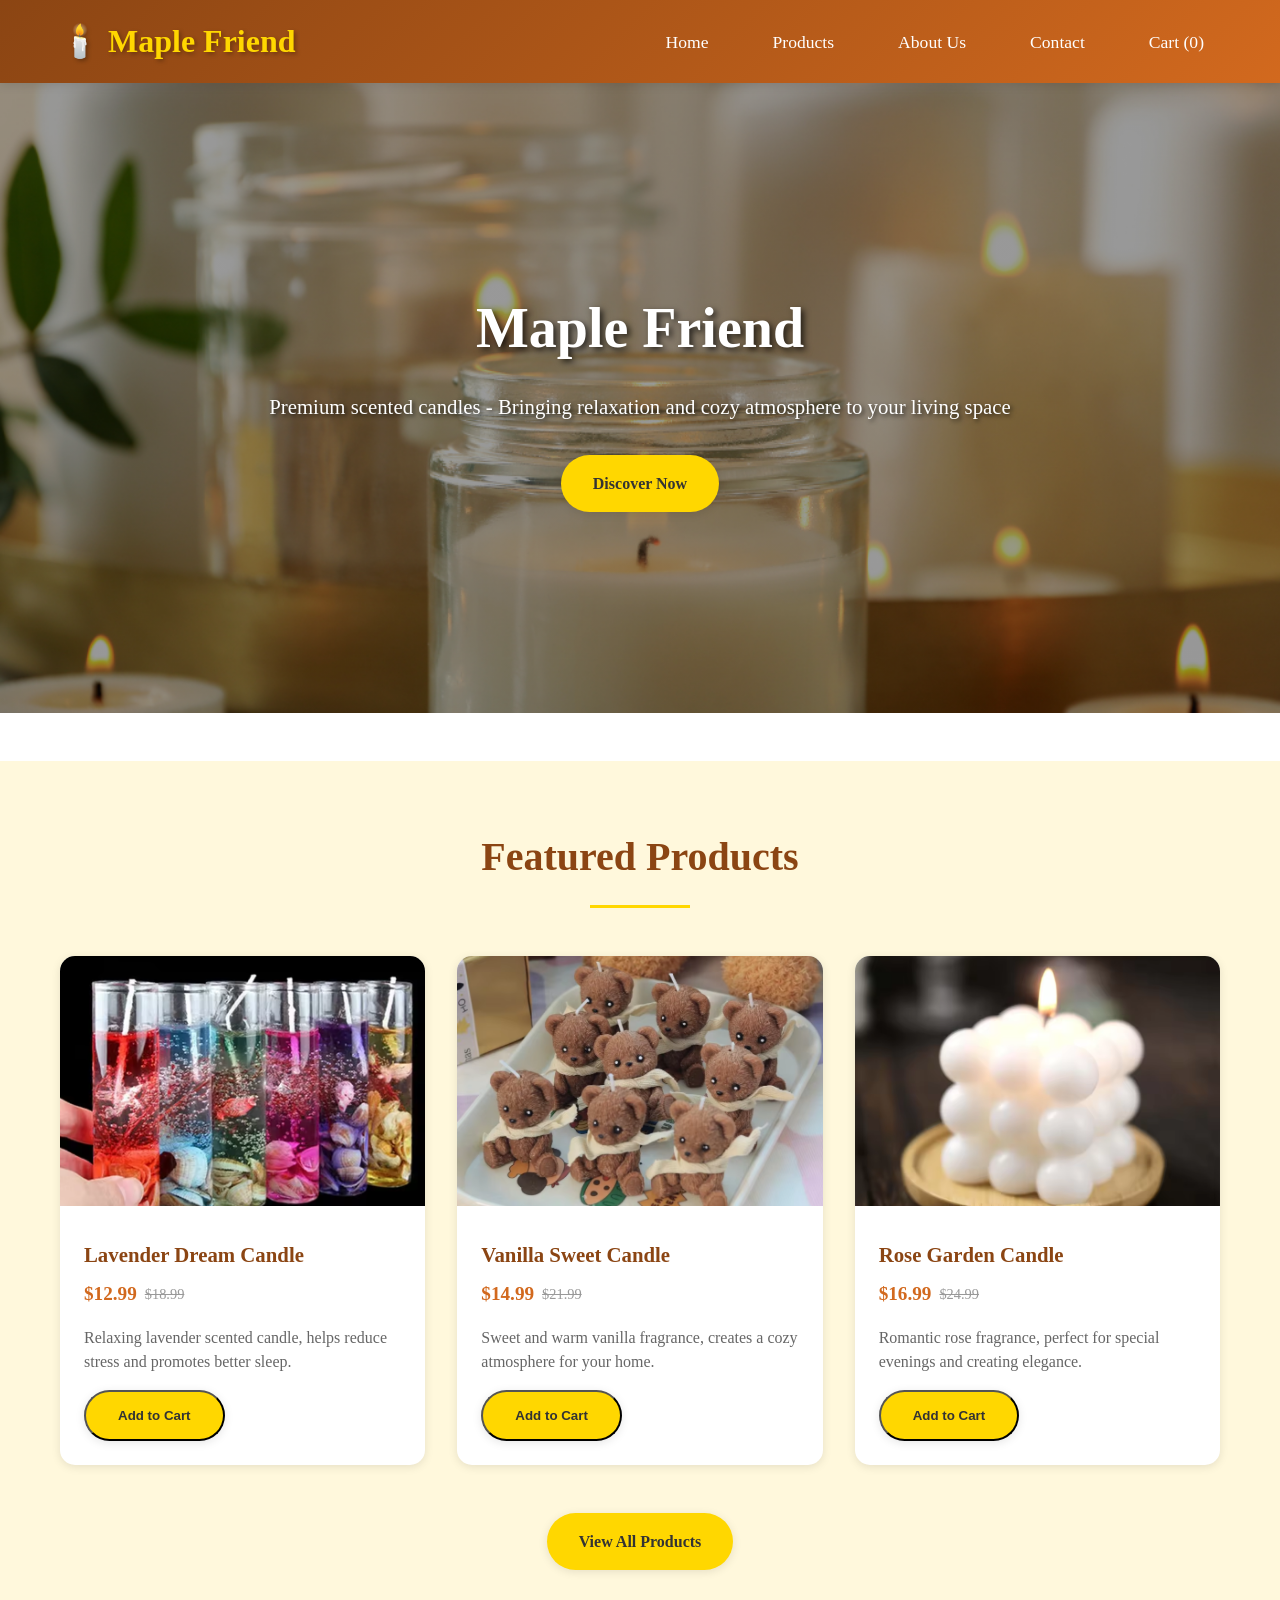
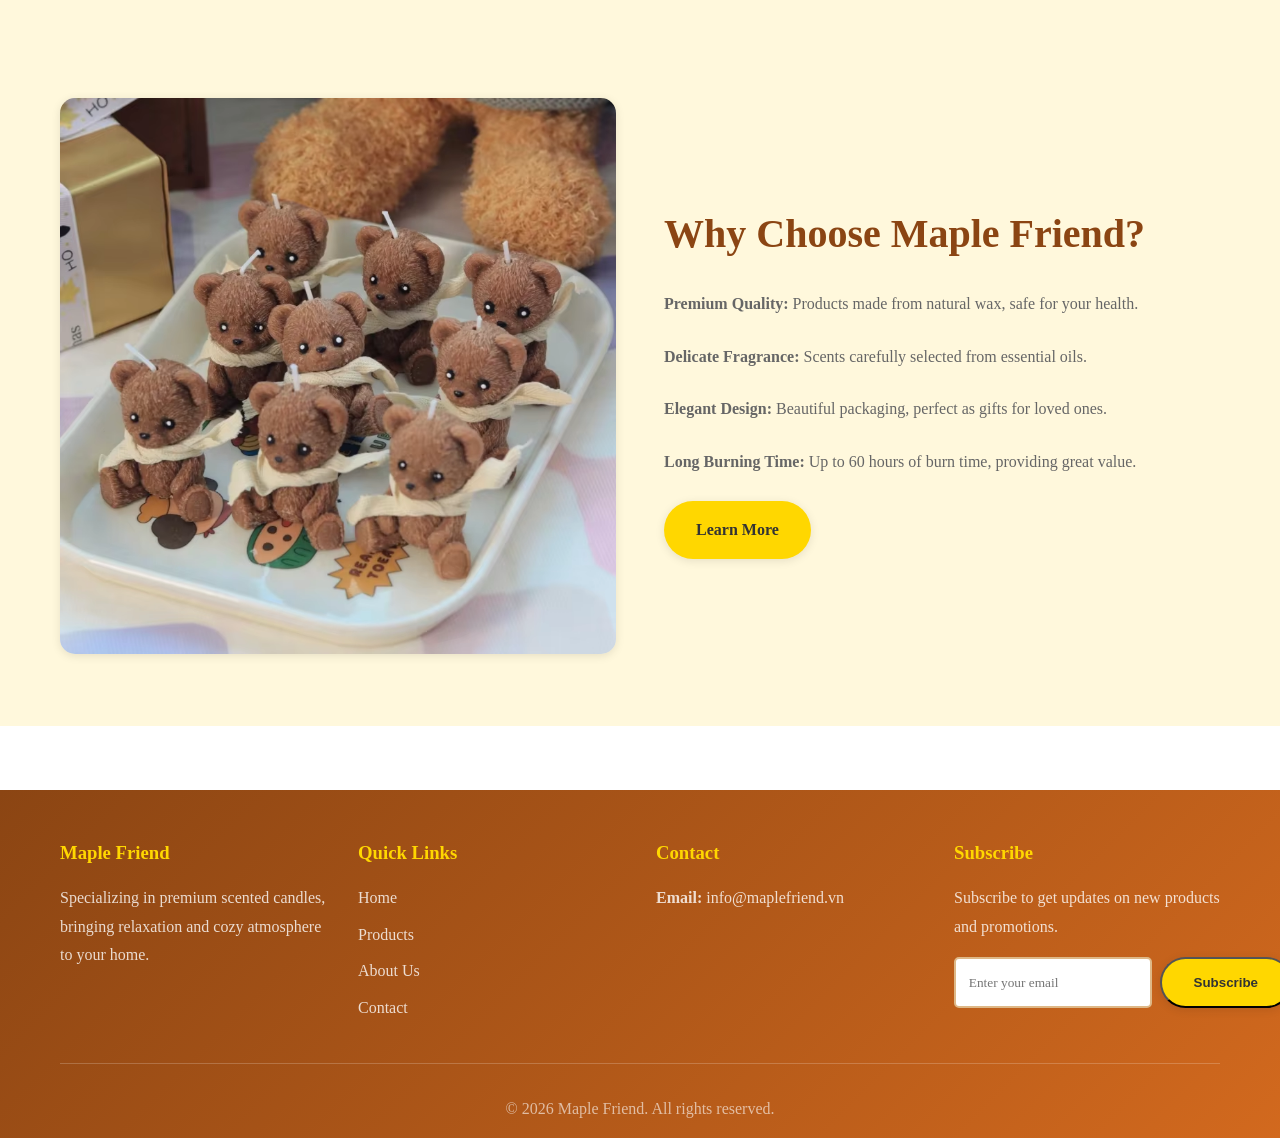
==== index.html @ a04f44ab "maplefriend" ====
<!DOCTYPE html>
<html lang="en">
<head>
    <meta charset="UTF-8">
    <meta name="viewport" content="width=device-width, initial-scale=1.0">
    <title>Maple Friend - Premium Scented Candles</title>
    <link rel="stylesheet" href="styles.css">
</head>
<body>
    <!-- Header -->
    <header>
        <div class="container">
            <div class="header-content">
                <a href="index.html" class="logo">🕯️ Maple Friend</a>
                <nav>
                    <ul>
                        <li><a href="index.html">Home</a></li>
                        <li><a href="products.html">Products</a></li>
                        <li><a href="about.html">About Us</a></li>
                        <li><a href="contact.html">Contact</a></li>
                        <li><a href="cart.html" id="cart-link">Cart (<span id="cart-count">0</span>)</a></li>
                    </ul>
                </nav>
            </div>
        </div>
    </header>

    <!-- Hero Section -->
    <section class="hero" style="background: linear-gradient(rgba(0,0,0,0.4), rgba(0,0,0,0.4)), url('Banner/STT-ban-nen-thom-8.png');">
        <div class="hero-content">
            <h1>Maple Friend</h1>
            <p>Premium scented candles - Bringing relaxation and cozy atmosphere to your living space</p>
            <a href="#featured" class="btn">Discover Now</a>
        </div>
    </section>

    <!-- Featured Products -->
    <section class="products" id="featured">
        <div class="container">
            <h2 class="section-title">Featured Products</h2>
            <div class="product-grid" id="featured-products">
                <!-- Products will be loaded by JavaScript -->
            </div>
            <div style="text-align: center; margin-top: 3rem;">
                <a href="products.html" class="btn">View All Products</a>
            </div>
        </div>
    </section>

    <!-- Features Section -->
    <section class="about">
        <div class="container">
            <div class="about-content">
                <div>
                    <img src="Sản phẩm/SP2/Sceac61f636964d82b9f6da8a87afdc843.avif" alt="Premium scented candles" class="about-image">
                </div>
                <div class="about-text">
                    <h2>Why Choose Maple Friend?</h2>
                    <p><strong>Premium Quality:</strong> Products made from natural wax, safe for your health.</p>
                    <p><strong>Delicate Fragrance:</strong> Scents carefully selected from essential oils.</p>
                    <p><strong>Elegant Design:</strong> Beautiful packaging, perfect as gifts for loved ones.</p>
                    <p><strong>Long Burning Time:</strong> Up to 60 hours of burn time, providing great value.</p>
                    <a href="about.html" class="btn">Learn More</a>
                </div>
            </div>
        </div>
    </section>

    <!-- Footer -->
    <footer>
        <div class="container">
            <div class="footer-content">
                <div class="footer-section">
                    <h3>Maple Friend</h3>
                    <p>Specializing in premium scented candles, bringing relaxation and cozy atmosphere to your home.</p>
                </div>
                <div class="footer-section">
                    <h3>Quick Links</h3>
                    <ul>
                        <li><a href="index.html">Home</a></li>
                        <li><a href="products.html">Products</a></li>
                        <li><a href="about.html">About Us</a></li>
                        <li><a href="contact.html">Contact</a></li>
                    </ul>
                </div>
                <div class="footer-section">
                    <h3>Contact</h3>
                    <p><strong>Email:</strong> info@maplefriend.vn</p>
                </div>
                <div class="footer-section">
                    <h3>Subscribe</h3>
                    <p>Subscribe to get updates on new products and promotions.</p>
                    <div style="margin-top: 1rem;">
                        <div style="display: flex; gap: 0.5rem;">
                            <input type="email" placeholder="Enter your email" style="flex: 1; padding: 0.8rem; border: 2px solid var(--border-color); border-radius: 5px; font-family: inherit;">
                            <button type="button" class="btn" onclick="subscribeNewsletter()">Subscribe</button>
                        </div>
                    </div>
                </div>
            </div>
            <div class="footer-bottom">
                <p>&copy; 2026 Maple Friend. All rights reserved.</p>
            </div>
        </div>
    </footer>

    <script src="script.js"></script>
</body>
</html>
---- styles.css ----
/* Maple Friend - Scented Candles E-commerce */
* {
    margin: 0;
    padding: 0;
    box-sizing: border-box;
}

:root {
    --primary-color: #8B4513;
    --secondary-color: #D2691E;
    --accent-color: #FFD700;
    --text-dark: #333333;
    --text-light: #666666;
    --bg-light: #FFF8DC;
    --bg-white: #FFFFFF;
    --border-color: #DEB887;
    --shadow: 0 2px 10px rgba(0,0,0,0.1);
    --shadow-hover: 0 5px 20px rgba(0,0,0,0.15);
}

body {
    font-family: 'Georgia', serif;
    line-height: 1.6;
    color: var(--text-dark);
    background-color: var(--bg-white);
}

.container {
    max-width: 1200px;
    margin: 0 auto;
    padding: 0 20px;
}

/* Header */
header {
    background: linear-gradient(135deg, var(--primary-color), var(--secondary-color));
    color: white;
    padding: 1rem 0;
    box-shadow: var(--shadow);
    position: sticky;
    top: 0;
    z-index: 1000;
}

.header-content {
    display: flex;
    justify-content: space-between;
    align-items: center;
}

.logo {
    font-size: 2rem;
    font-weight: bold;
    color: var(--accent-color);
    text-decoration: none;
    text-shadow: 2px 2px 4px rgba(0,0,0,0.3);
}

nav ul {
    display: flex;
    list-style: none;
    gap: 2rem;
}

nav a {
    color: white;
    text-decoration: none;
    font-size: 1.1rem;
    transition: color 0.3s ease;
    padding: 0.5rem 1rem;
    border-radius: 5px;
}

nav a:hover {
    color: var(--accent-color);
    background-color: rgba(255,255,255,0.1);
}

/* Hero Section */
.hero {
    background: linear-gradient(rgba(0,0,0,0.4), rgba(0,0,0,0.4));
    background-size: cover!important;
    background-position: center!important;
    height: 70vh;
    display: flex;
    align-items: center;
    justify-content: center;
    text-align: center;
    color: white;
    margin-bottom: 3rem;
}

.hero-content h1 {
    font-size: 3.5rem;
    margin-bottom: 1rem;
    text-shadow: 3px 3px 6px rgba(0,0,0,0.7);
}

.hero-content p {
    font-size: 1.3rem;
    margin-bottom: 2rem;
    text-shadow: 2px 2px 4px rgba(0,0,0,0.7);
}

.btn {
    display: inline-block;
    padding: 1rem 2rem;
    background-color: var(--accent-color);
    color: var(--text-dark);
    text-decoration: none;
    border-radius: 50px;
    font-weight: bold;
    transition: all 0.3s ease;
    box-shadow: var(--shadow);
}

.btn:hover {
    background-color: var(--secondary-color);
    color: white;
    transform: translateY(-2px);
    box-shadow: var(--shadow-hover);
}

/* Products Section */
.products {
    padding: 4rem 0;
    background-color: var(--bg-light);
}

.section-title {
    text-align: center;
    font-size: 2.5rem;
    margin-bottom: 3rem;
    color: var(--primary-color);
    position: relative;
}

.section-title::after {
    content: '';
    display: block;
    width: 100px;
    height: 3px;
    background-color: var(--accent-color);
    margin: 1rem auto;
}

.product-grid {
    display: grid;
    grid-template-columns: repeat(auto-fit, minmax(280px, 1fr));
    gap: 2rem;
    margin-top: 3rem;
}

.product-card {
    background: white;
    border-radius: 15px;
    overflow: hidden;
    box-shadow: var(--shadow);
    transition: all 0.3s ease;
    cursor: pointer;
}

.product-card:hover {
    transform: translateY(-5px);
    box-shadow: var(--shadow-hover);
}

.product-image {
    width: 100%;
    height: 250px;
    object-fit: cover;
}

.product-info {
    padding: 1.5rem;
}

.product-name {
    font-size: 1.3rem;
    font-weight: bold;
    margin-bottom: 0.5rem;
    color: var(--primary-color);
}

.product-price {
    font-size: 1.5rem;
    color: var(--secondary-color);
    font-weight: bold;
    margin-bottom: 1rem;
}

/* Price container for discount display */
.price-container {
    display: flex;
    align-items: center;
    gap: 0.5rem;
    margin-bottom: 1rem;
}

.current-price {
    font-size: 1.2rem;
    color: var(--secondary-color);
    font-weight: bold;
}

.original-price {
    font-size: 0.9rem;
    color: #999;
    text-decoration: line-through;
}

.product-description {
    color: var(--text-light);
    margin-bottom: 1rem;
    line-height: 1.5;
}

/* Product Detail Page */
.product-detail {
    padding: 4rem 0;
}

.detail-container {
    display: grid;
    grid-template-columns: 1fr 1fr;
    gap: 3rem;
    background: white;
    border-radius: 15px;
    overflow: hidden;
    box-shadow: var(--shadow);
}

.detail-image {
    width: 100%;
    height: 500px;
    object-fit: cover;
}

.detail-info {
    padding: 3rem;
}

.detail-title {
    font-size: 2.5rem;
    color: var(--primary-color);
    margin-bottom: 1rem;
}

.detail-price {
    font-size: 2rem;
    color: var(--secondary-color);
    font-weight: bold;
    margin-bottom: 2rem;
}

.detail-description {
    color: var(--text-light);
    line-height: 1.8;
    margin-bottom: 2rem;
}

.quantity-selector {
    display: flex;
    align-items: center;
    gap: 1rem;
    margin-bottom: 2rem;
}

.quantity-selector input {
    width: 60px;
    padding: 0.5rem;
    text-align: center;
    border: 2px solid var(--border-color);
    border-radius: 5px;
}

.btn-add-cart {
    background-color: var(--secondary-color);
    color: white;
    padding: 1rem 2rem;
    border: none;
    border-radius: 50px;
    font-size: 1.1rem;
    cursor: pointer;
    transition: all 0.3s ease;
    box-shadow: var(--shadow);
}

.btn-add-cart:hover {
    background-color: var(--primary-color);
    transform: translateY(-2px);
    box-shadow: var(--shadow-hover);
}

/* About Section */
.about {
    padding: 4rem 0;
    background-color: var(--bg-light);
}

.about-content {
    display: grid;
    grid-template-columns: 1fr 1fr;
    gap: 3rem;
    align-items: center;
}

.about-image {
    width: 100%;
    border-radius: 15px;
    box-shadow: var(--shadow);
}

.about-text h2 {
    font-size: 2.5rem;
    color: var(--primary-color);
    margin-bottom: 1.5rem;
}

.about-text p {
    color: var(--text-light);
    line-height: 1.8;
    margin-bottom: 1.5rem;
}

/* Cart Section */
.cart {
    padding: 4rem 0;
}

.cart-container {
    display: grid;
    grid-template-columns: 2fr 1fr;
    gap: 3rem;
    margin-bottom: 3rem;
}

.cart-items {
    background: white;
    padding: 2rem;
    border-radius: 15px;
    box-shadow: var(--shadow);
}

.cart-item {
    display: flex;
    gap: 1.5rem;
    padding: 1.5rem;
    border: 1px solid var(--border-color);
    border-radius: 10px;
    margin-bottom: 1rem;
    transition: transform 0.3s ease;
}

.cart-item:hover {
    transform: translateY(-2px);
    box-shadow: var(--shadow);
}

.cart-item-image {
    width: 100px;
    height: 100px;
    object-fit: cover;
    border-radius: 8px;
}

.cart-item-details {
    flex: 1;
}

.cart-item-title {
    font-size: 1.2rem;
    font-weight: bold;
    color: var(--primary-color);
    margin-bottom: 0.5rem;
}

.cart-item-price {
    color: var(--text-light);
    margin-bottom: 1rem;
}

.cart-item-quantity {
    display: flex;
    align-items: center;
    gap: 1rem;
}

.quantity-btn {
    background: var(--primary-color);
    color: white;
    border: none;
    width: 30px;
    height: 30px;
    border-radius: 5px;
    cursor: pointer;
    font-size: 1rem;
    transition: background 0.3s ease;
}

.quantity-btn:hover {
    background: var(--secondary-color);
}

.quantity-input {
    width: 60px;
    padding: 0.5rem;
    text-align: center;
    border: 2px solid var(--border-color);
    border-radius: 5px;
}

.remove-item {
    background: #ff4757;
    color: white;
    border: none;
    padding: 0.5rem 1rem;
    border-radius: 5px;
    cursor: pointer;
    transition: background 0.3s ease;
}

.remove-item:hover {
    background: #ff3838;
}

.cart-summary {
    height: fit-content;
}

.empty-cart {
    text-align: center;
    padding: 3rem;
}

.btn-secondary {
    background: transparent;
    color: var(--primary-color);
    border: 2px solid var(--primary-color);
    text-decoration: none;
    display: inline-block;
    padding: 0.8rem 1.5rem;
    border-radius: 5px;
    transition: all 0.3s ease;
}

.btn-secondary:hover {
    background: var(--primary-color);
    color: white;
}

/* Contact Section */
.contact {
    padding: 4rem 0;
}

.contact-content {
    display: flex;
    justify-content: center;
    align-items: center;
}

.contact-info h2 {
    font-size: 2.5rem;
    color: var(--primary-color);
    margin-bottom: 2rem;
}

.contact-info p {
    color: var(--text-light);
    margin-bottom: 1rem;
    line-height: 1.8;
}

.contact-form {
    background: white;
    padding: 2rem;
    border-radius: 15px;
    box-shadow: var(--shadow);
    width: 100%;
    max-width: 600px;
}

.form-group {
    margin-bottom: 1.5rem;
}

.form-group label {
    display: block;
    margin-bottom: 0.5rem;
    color: var(--primary-color);
    font-weight: bold;
}

.form-group input,
.form-group textarea {
    width: 100%;
    padding: 0.8rem;
    border: 2px solid var(--border-color);
    border-radius: 5px;
    font-family: inherit;
    transition: border-color 0.3s ease;
}

.form-group input:focus,
.form-group textarea:focus {
    outline: none;
    border-color: var(--secondary-color);
}

.form-group textarea {
    resize: vertical;
    min-height: 120px;
}

/* Footer */
footer {
    background: linear-gradient(135deg, var(--primary-color), var(--secondary-color));
    color: white;
    padding: 3rem 0 1rem;
    margin-top: 4rem;
}

.footer-content {
    display: grid;
    grid-template-columns: repeat(auto-fit, minmax(250px, 1fr));
    gap: 2rem;
    margin-bottom: 2rem;
}

.footer-section h3 {
    margin-bottom: 1rem;
    color: var(--accent-color);
}

.footer-section p,
.footer-section ul {
    color: rgba(255,255,255,0.8);
    line-height: 1.8;
}

.footer-section ul {
    list-style: none;
}

.footer-section ul li {
    margin-bottom: 0.5rem;
}

.footer-section a {
    color: rgba(255,255,255,0.8);
    text-decoration: none;
    transition: color 0.3s ease;
}

.footer-section a:hover {
    color: var(--accent-color);
}

.footer-bottom {
    text-align: center;
    padding-top: 2rem;
    border-top: 1px solid rgba(255,255,255,0.2);
    color: rgba(255,255,255,0.6);
}

/* Responsive Design */
@media (max-width: 768px) {
    .header-content {
        flex-direction: column;
        gap: 1rem;
    }
    
    nav ul {
        flex-direction: column;
        text-align: center;
        gap: 0.5rem;
    }
    
    .hero-content h1 {
        font-size: 2.5rem;
    }
    
    .detail-container,
    .about-content {
        grid-template-columns: 1fr;
    }
    
    .cart-container {
        grid-template-columns: 1fr;
        gap: 2rem;
    }
    
    .cart-item {
        flex-direction: column;
        text-align: center;
    }
    
    .cart-item-image {
        width: 80px;
        height: 80px;
        margin: 0 auto;
    }
    
    .detail-image {
        height: 300px;
    }
    
    .product-grid {
        grid-template-columns: repeat(auto-fit, minmax(250px, 1fr));
        gap: 1rem;
    }
}

@media (max-width: 480px) {
    .container {
        padding: 0 15px;
    }
    
    .hero-content h1 {
        font-size: 2rem;
    }
    
    .hero-content p {
        font-size: 1rem;
    }
    
    .section-title {
        font-size: 2rem;
    }
}
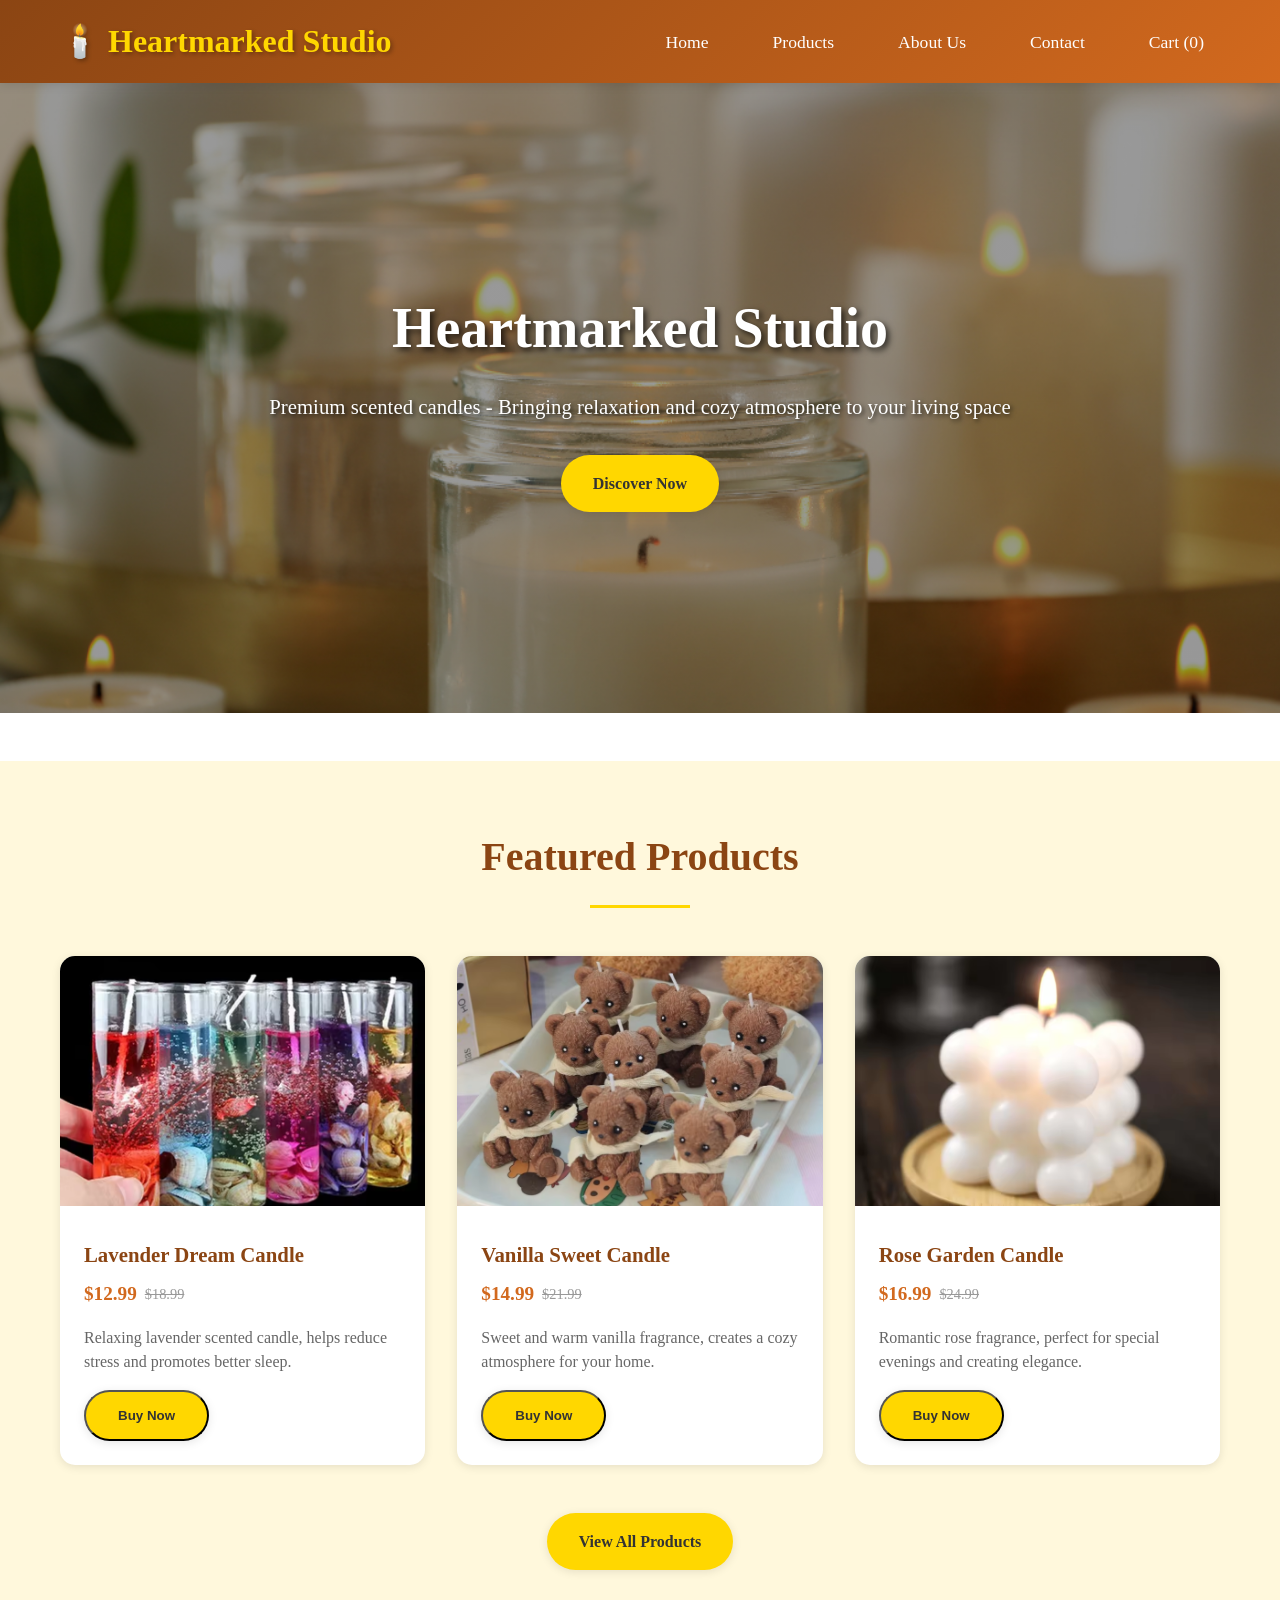
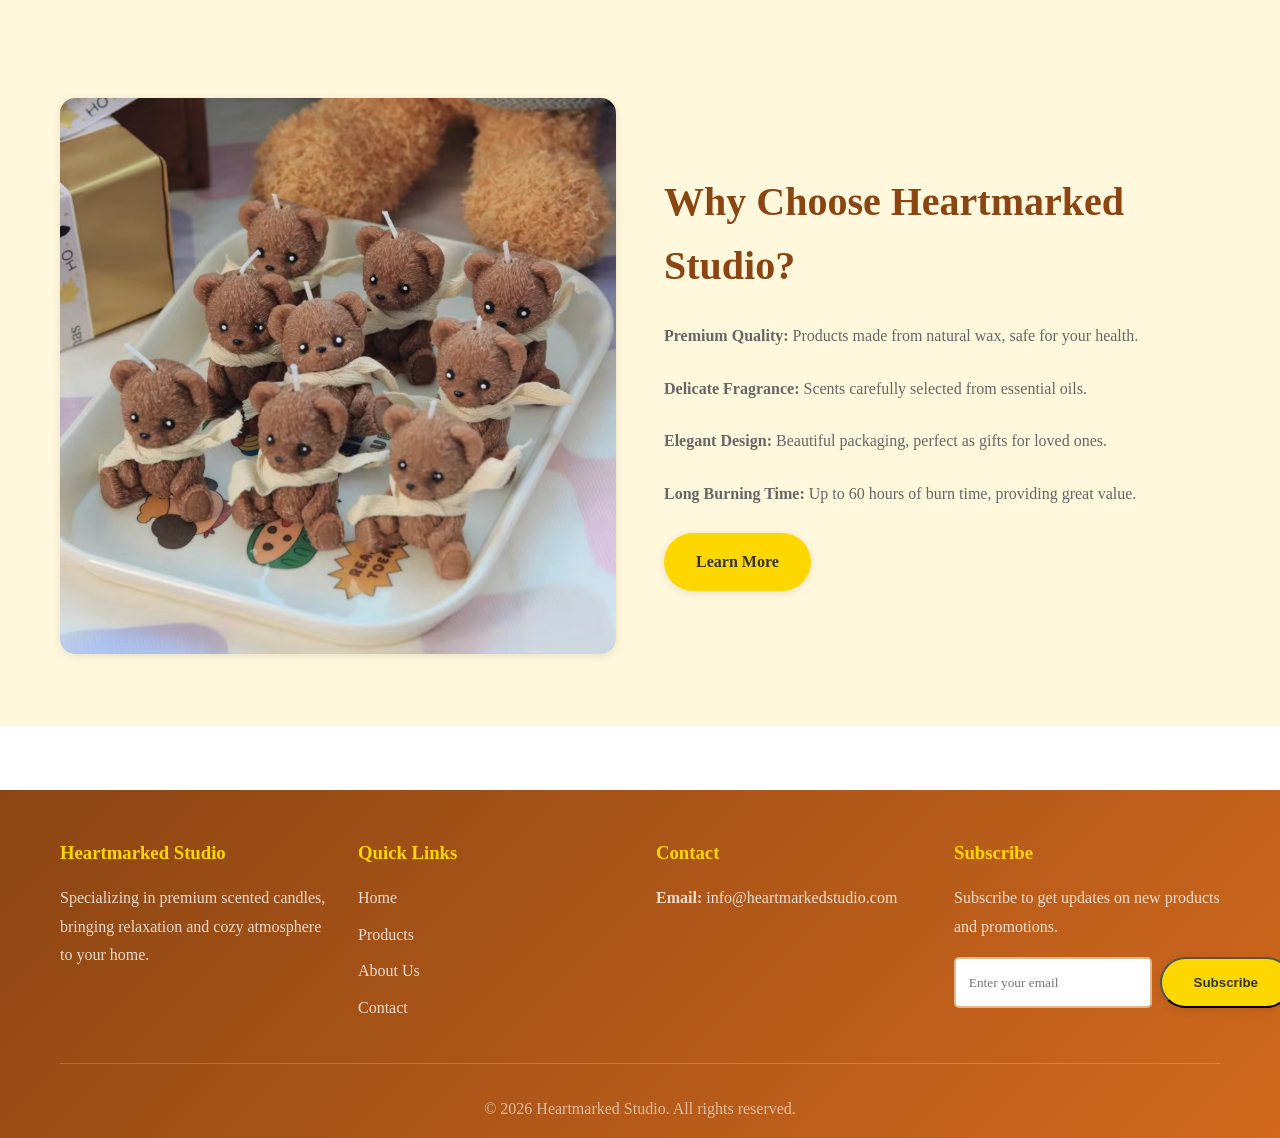
==== commit 5bdbb864: "Update tên store" ====
--- a/index.html
+++ b/index.html
@@ -3,7 +3,7 @@
 <head>
     <meta charset="UTF-8">
     <meta name="viewport" content="width=device-width, initial-scale=1.0">
-    <title>Maple Friend - Premium Scented Candles</title>
+    <title>Heartmarked Studio - Premium Scented Candles</title>
     <link rel="stylesheet" href="styles.css">
 </head>
 <body>
@@ -11,7 +11,7 @@
     <header>
         <div class="container">
             <div class="header-content">
-                <a href="index.html" class="logo">🕯️ Maple Friend</a>
+                <a href="index.html" class="logo">🕯️ Heartmarked Studio</a>
                 <nav>
                     <ul>
                         <li><a href="index.html">Home</a></li>
@@ -28,7 +28,7 @@
     <!-- Hero Section -->
     <section class="hero" style="background: linear-gradient(rgba(0,0,0,0.4), rgba(0,0,0,0.4)), url('Banner/STT-ban-nen-thom-8.png');">
         <div class="hero-content">
-            <h1>Maple Friend</h1>
+            <h1>Heartmarked Studio</h1>
             <p>Premium scented candles - Bringing relaxation and cozy atmosphere to your living space</p>
             <a href="#featured" class="btn">Discover Now</a>
         </div>
@@ -55,7 +55,7 @@
                     <img src="Sản phẩm/SP2/Sceac61f636964d82b9f6da8a87afdc843.avif" alt="Premium scented candles" class="about-image">
                 </div>
                 <div class="about-text">
-                    <h2>Why Choose Maple Friend?</h2>
+                    <h2>Why Choose Heartmarked Studio?</h2>
                     <p><strong>Premium Quality:</strong> Products made from natural wax, safe for your health.</p>
                     <p><strong>Delicate Fragrance:</strong> Scents carefully selected from essential oils.</p>
                     <p><strong>Elegant Design:</strong> Beautiful packaging, perfect as gifts for loved ones.</p>
@@ -71,7 +71,7 @@
         <div class="container">
             <div class="footer-content">
                 <div class="footer-section">
-                    <h3>Maple Friend</h3>
+                    <h3>Heartmarked Studio</h3>
                     <p>Specializing in premium scented candles, bringing relaxation and cozy atmosphere to your home.</p>
                 </div>
                 <div class="footer-section">
@@ -85,7 +85,7 @@
                 </div>
                 <div class="footer-section">
                     <h3>Contact</h3>
-                    <p><strong>Email:</strong> info@maplefriend.vn</p>
+                    <p><strong>Email:</strong> info@heartmarkedstudio.com</p>
                 </div>
                 <div class="footer-section">
                     <h3>Subscribe</h3>
@@ -99,7 +99,7 @@
                 </div>
             </div>
             <div class="footer-bottom">
-                <p>&copy; 2026 Maple Friend. All rights reserved.</p>
+                <p>&copy; 2026 Heartmarked Studio. All rights reserved.</p>
             </div>
         </div>
     </footer>
--- a/styles.css
+++ b/styles.css
@@ -629,3 +629,354 @@
         font-size: 2rem;
     }
 }
+
+/* Modal Styles */
+.modal {
+    display: none;
+    position: fixed;
+    z-index: 10000;
+    left: 0;
+    top: 0;
+    width: 100%;
+    height: 100%;
+    background-color: rgba(0,0,0,0.7);
+    overflow-y: auto;
+}
+
+.modal-content {
+    background-color: white;
+    margin: 2% auto;
+    padding: 0;
+    border-radius: 15px;
+    width: 90%;
+    max-width: 800px;
+    max-height: 90vh;
+    overflow-y: auto;
+    box-shadow: 0 10px 30px rgba(0,0,0,0.3);
+    animation: modalSlideIn 0.3s ease;
+}
+
+@keyframes modalSlideIn {
+    from {
+        opacity: 0;
+        transform: translateY(-50px);
+    }
+    to {
+        opacity: 1;
+        transform: translateY(0);
+    }
+}
+
+.modal-header {
+    background: linear-gradient(135deg, var(--primary-color), var(--secondary-color));
+    color: white;
+    padding: 1.5rem 2rem;
+    border-radius: 15px 15px 0 0;
+    display: flex;
+    justify-content: space-between;
+    align-items: center;
+    position: sticky;
+    top: 0;
+    z-index: 10;
+}
+
+.modal-header h2 {
+    margin: 0;
+    color: var(--accent-color);
+    font-size: 1.8rem;
+}
+
+.close {
+    color: white;
+    font-size: 2rem;
+    font-weight: bold;
+    cursor: pointer;
+    transition: color 0.3s ease;
+    background: none;
+    border: none;
+    padding: 0;
+    width: 30px;
+    height: 30px;
+    display: flex;
+    align-items: center;
+    justify-content: center;
+}
+
+.close:hover {
+    color: var(--accent-color);
+}
+
+.modal-body {
+    padding: 2rem;
+    color: var(--text-dark);
+    line-height: 1.8;
+}
+
+.modal-body h3 {
+    color: var(--primary-color);
+    margin: 2rem 0 1rem 0;
+    font-size: 1.3rem;
+}
+
+.modal-body h3:first-child {
+    margin-top: 0;
+}
+
+.modal-body p {
+    margin-bottom: 1rem;
+    color: var(--text-light);
+}
+
+.modal-body ul {
+    margin: 1rem 0;
+    padding-left: 2rem;
+}
+
+.modal-body li {
+    margin-bottom: 0.5rem;
+    color: var(--text-light);
+}
+
+.modal-body strong {
+    color: var(--primary-color);
+}
+
+/* Responsive Modal */
+@media (max-width: 768px) {
+    .modal-content {
+        width: 95%;
+        margin: 5% auto;
+        max-height: 95vh;
+    }
+    
+    .modal-header {
+        padding: 1rem 1.5rem;
+    }
+    
+    .modal-header h2 {
+        font-size: 1.5rem;
+    }
+    
+    .modal-body {
+        padding: 1.5rem;
+    }
+    
+    .modal-body h3 {
+        font-size: 1.2rem;
+    }
+}
+
+@media (max-width: 480px) {
+    .modal-content {
+        width: 98%;
+        margin: 2% auto;
+        border-radius: 10px;
+    }
+    
+    .modal-header {
+        padding: 1rem;
+        border-radius: 10px 10px 0 0;
+    }
+    
+    .modal-header h2 {
+        font-size: 1.3rem;
+    }
+    
+    .modal-body {
+        padding: 1rem;
+    }
+    
+    .modal-body h3 {
+        font-size: 1.1rem;
+        margin: 1.5rem 0 0.8rem 0;
+    }
+}
+
+/* Privacy Policy Page Styles */
+.privacy-policy, .shipping-policy, .terms-conditions, .returns-refunds {
+    padding: 4rem 0;
+    background-color: var(--bg-light);
+    min-height: 60vh;
+}
+
+.policy-content {
+    background: white;
+    padding: 3rem;
+    border-radius: 15px;
+    box-shadow: var(--shadow);
+    max-width: 900px;
+    margin: 0 auto;
+}
+
+.policy-content h1 {
+    color: var(--primary-color);
+    font-size: 2.5rem;
+    margin-bottom: 2rem;
+    text-align: center;
+    position: relative;
+}
+
+.policy-content h1::after {
+    content: '';
+    display: block;
+    width: 100px;
+    height: 3px;
+    background-color: var(--accent-color);
+    margin: 1rem auto;
+}
+
+.policy-content h2 {
+    color: var(--primary-color);
+    margin: 2.5rem 0 1.5rem 0;
+    font-size: 1.8rem;
+    border-bottom: 2px solid var(--border-color);
+    padding-bottom: 0.5rem;
+}
+
+.policy-content h3 {
+    color: var(--primary-color);
+    margin: 1.5rem 0 0.8rem 0;
+    font-size: 1.3rem;
+}
+
+.policy-content p {
+    color: var(--text-light);
+    line-height: 1.8;
+    margin-bottom: 1.5rem;
+    text-align: justify;
+}
+
+.policy-content .intro-text {
+    font-size: 1.2rem;
+    color: var(--secondary-color);
+    text-align: center;
+    margin-bottom: 3rem;
+    font-style: italic;
+}
+
+.policy-content strong {
+    color: var(--primary-color);
+    font-weight: bold;
+}
+
+.policy-content ul {
+    margin: 1.5rem 0;
+    padding-left: 2rem;
+}
+
+.policy-content li {
+    margin-bottom: 0.8rem;
+    color: var(--text-light);
+    line-height: 1.6;
+}
+
+/* FAQ Items Styling */
+.faq-item {
+    background: var(--bg-light);
+    padding: 1.5rem;
+    border-radius: 10px;
+    margin-bottom: 1.5rem;
+    border-left: 4px solid var(--secondary-color);
+    transition: transform 0.3s ease, box-shadow 0.3s ease;
+}
+
+.faq-item:hover {
+    transform: translateY(-2px);
+    box-shadow: var(--shadow);
+}
+
+.faq-item h3 {
+    color: var(--primary-color);
+    margin: 0 0 0.8rem 0;
+    font-size: 1.2rem;
+    font-weight: bold;
+}
+
+.faq-item p {
+    margin: 0;
+    text-align: left;
+    line-height: 1.6;
+}
+
+.back-to-home {
+    text-align: center;
+    margin-top: 3rem;
+    padding-top: 2rem;
+    border-top: 2px solid var(--border-color);
+}
+
+/* Responsive Privacy and Shipping Policy */
+@media (max-width: 768px) {
+    .privacy-policy, .shipping-policy, .terms-conditions, .returns-refunds {
+        padding: 2rem 0;
+    }
+    
+    .policy-content {
+        padding: 2rem;
+        margin: 0 1rem;
+    }
+    
+    .policy-content h1 {
+        font-size: 2rem;
+    }
+    
+    .policy-content h2 {
+        font-size: 1.5rem;
+    }
+    
+    .policy-content h3 {
+        font-size: 1.2rem;
+    }
+    
+    .faq-item {
+        padding: 1rem;
+    }
+    
+    .faq-item h3 {
+        font-size: 1.1rem;
+    }
+}
+
+@media (max-width: 480px) {
+    .privacy-policy, .shipping-policy, .terms-conditions, .returns-refunds {
+        padding: 2rem 0;
+    }
+    
+    .policy-content {
+        padding: 1.5rem;
+        margin: 0 0.5rem;
+    }
+    
+    .policy-content h1 {
+        font-size: 1.8rem;
+    }
+    
+    .policy-content h2 {
+        font-size: 1.3rem;
+    }
+    
+    .policy-content h3 {
+        font-size: 1.1rem;
+    }
+    
+    .policy-content p {
+        font-size: 0.95rem;
+    }
+    
+    .policy-content .intro-text {
+        font-size: 1.1rem;
+    }
+    
+    .faq-item {
+        padding: 0.8rem;
+        margin-bottom: 1rem;
+    }
+    
+    .faq-item h3 {
+        font-size: 1rem;
+    }
+    
+    .faq-item p {
+        font-size: 0.9rem;
+    }
+}
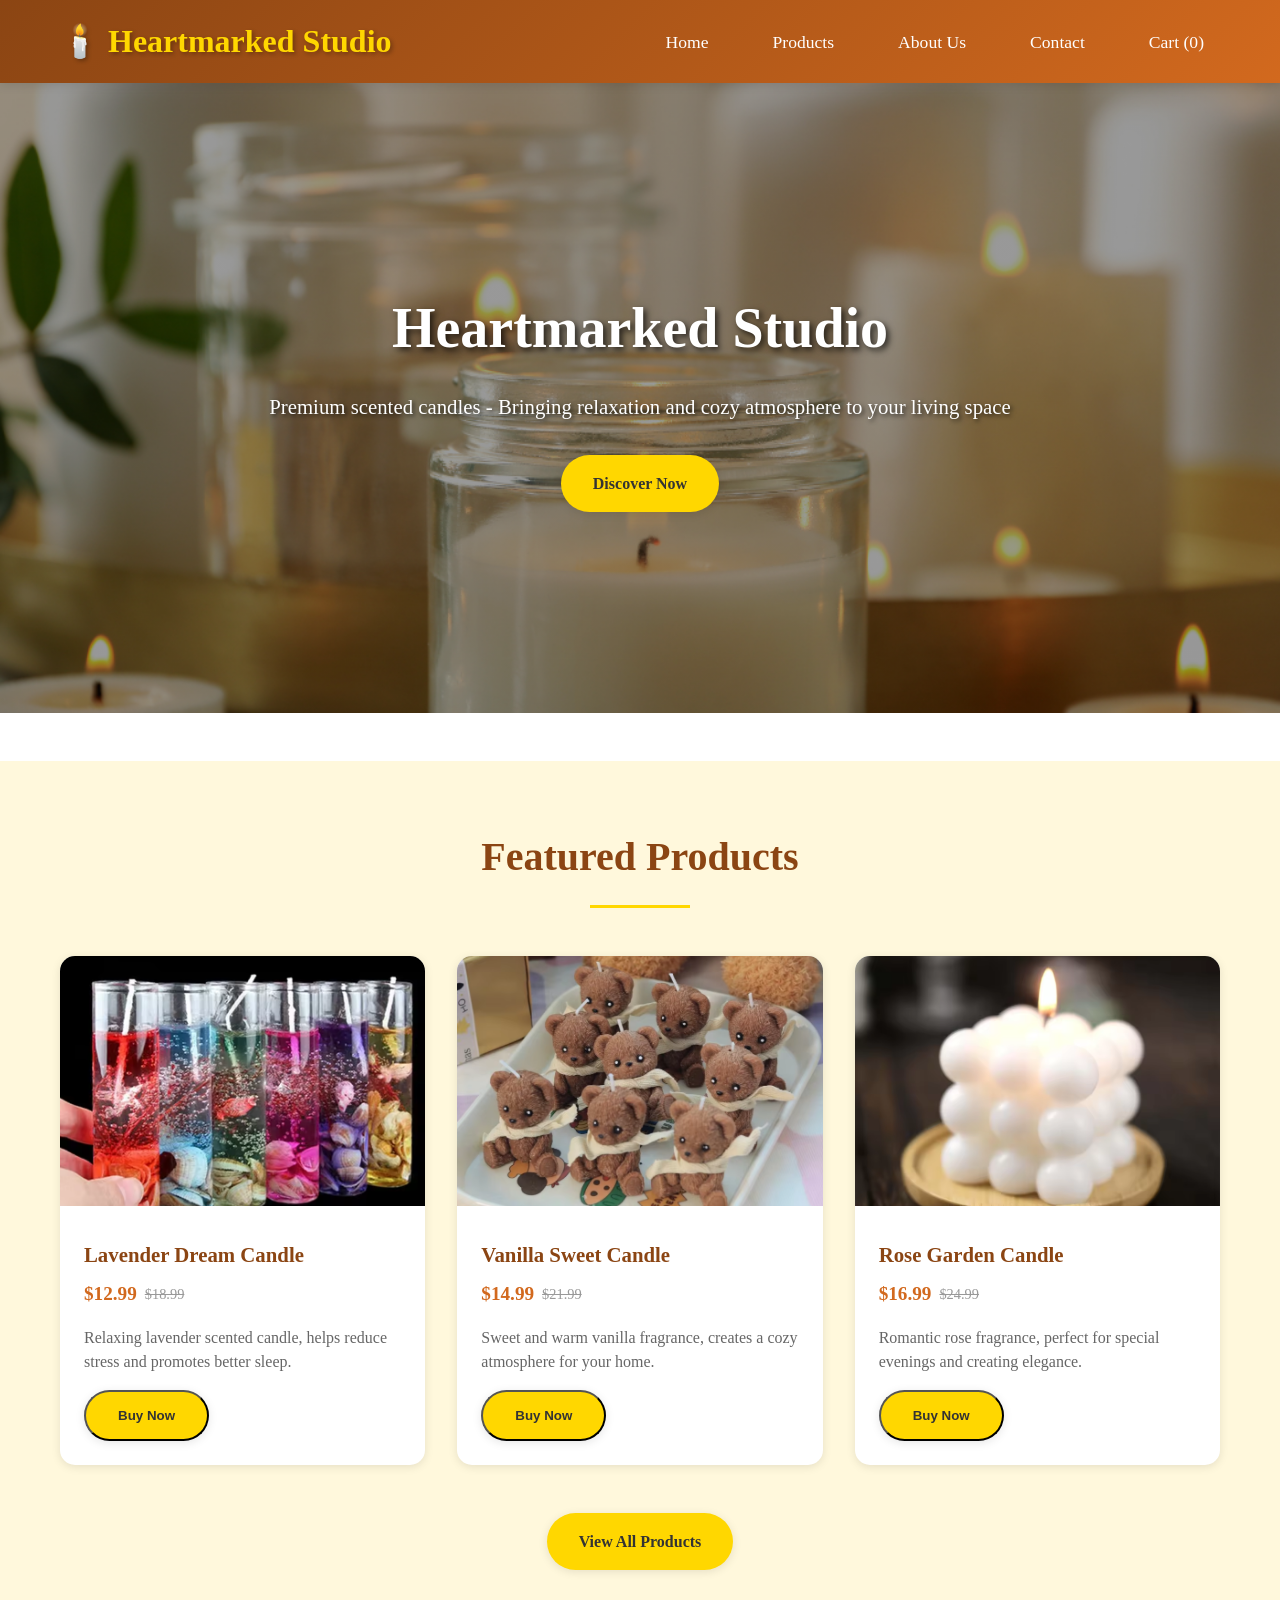
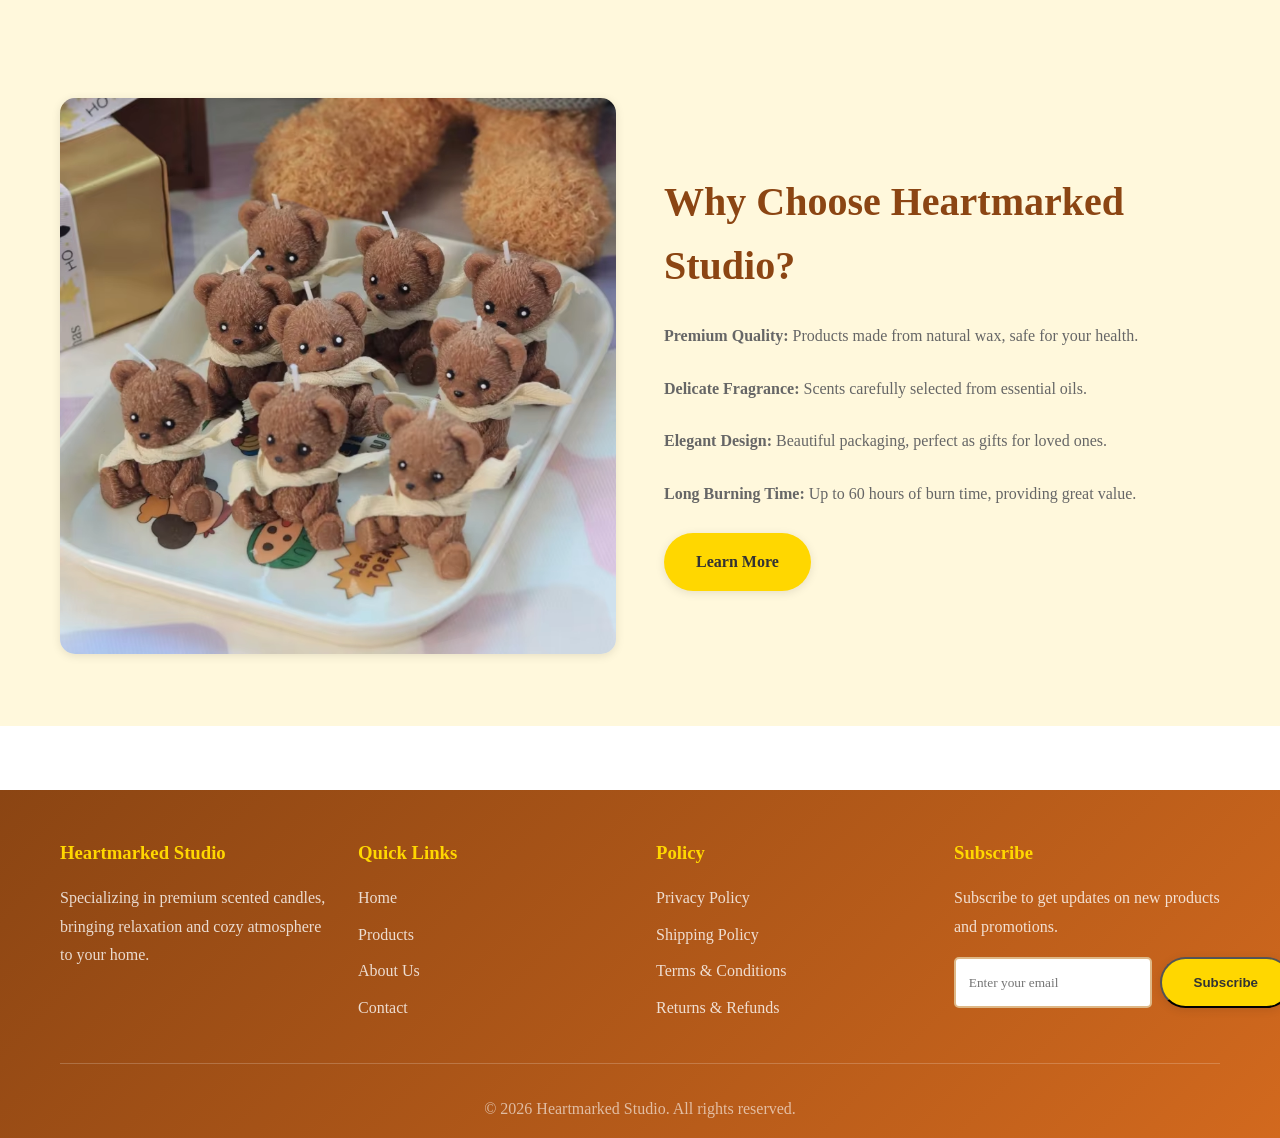
==== commit f6d3bdf1: "Update Policy" ====
--- a/index.html
+++ b/index.html
@@ -84,10 +84,15 @@
                     </ul>
                 </div>
                 <div class="footer-section">
-                    <h3>Contact</h3>
-                    <p><strong>Email:</strong> info@heartmarkedstudio.com</p>
+                    <h3>Policy</h3>
+                    <ul>
+                        <li><a href="privacy-policy.html">Privacy Policy</a></li>
+                        <li><a href="shipping-policy.html">Shipping Policy</a></li>
+                        <li><a href="terms-conditions.html">Terms & Conditions</a></li>
+                        <li><a href="returns-refunds.html">Returns & Refunds</a></li>
+                    </ul>
                 </div>
-                <div class="footer-section">
+                                <div class="footer-section">
                     <h3>Subscribe</h3>
                     <p>Subscribe to get updates on new products and promotions.</p>
                     <div style="margin-top: 1rem;">
@@ -104,6 +109,7 @@
         </div>
     </footer>
 
+
     <script src="script.js"></script>
 </body>
 </html>
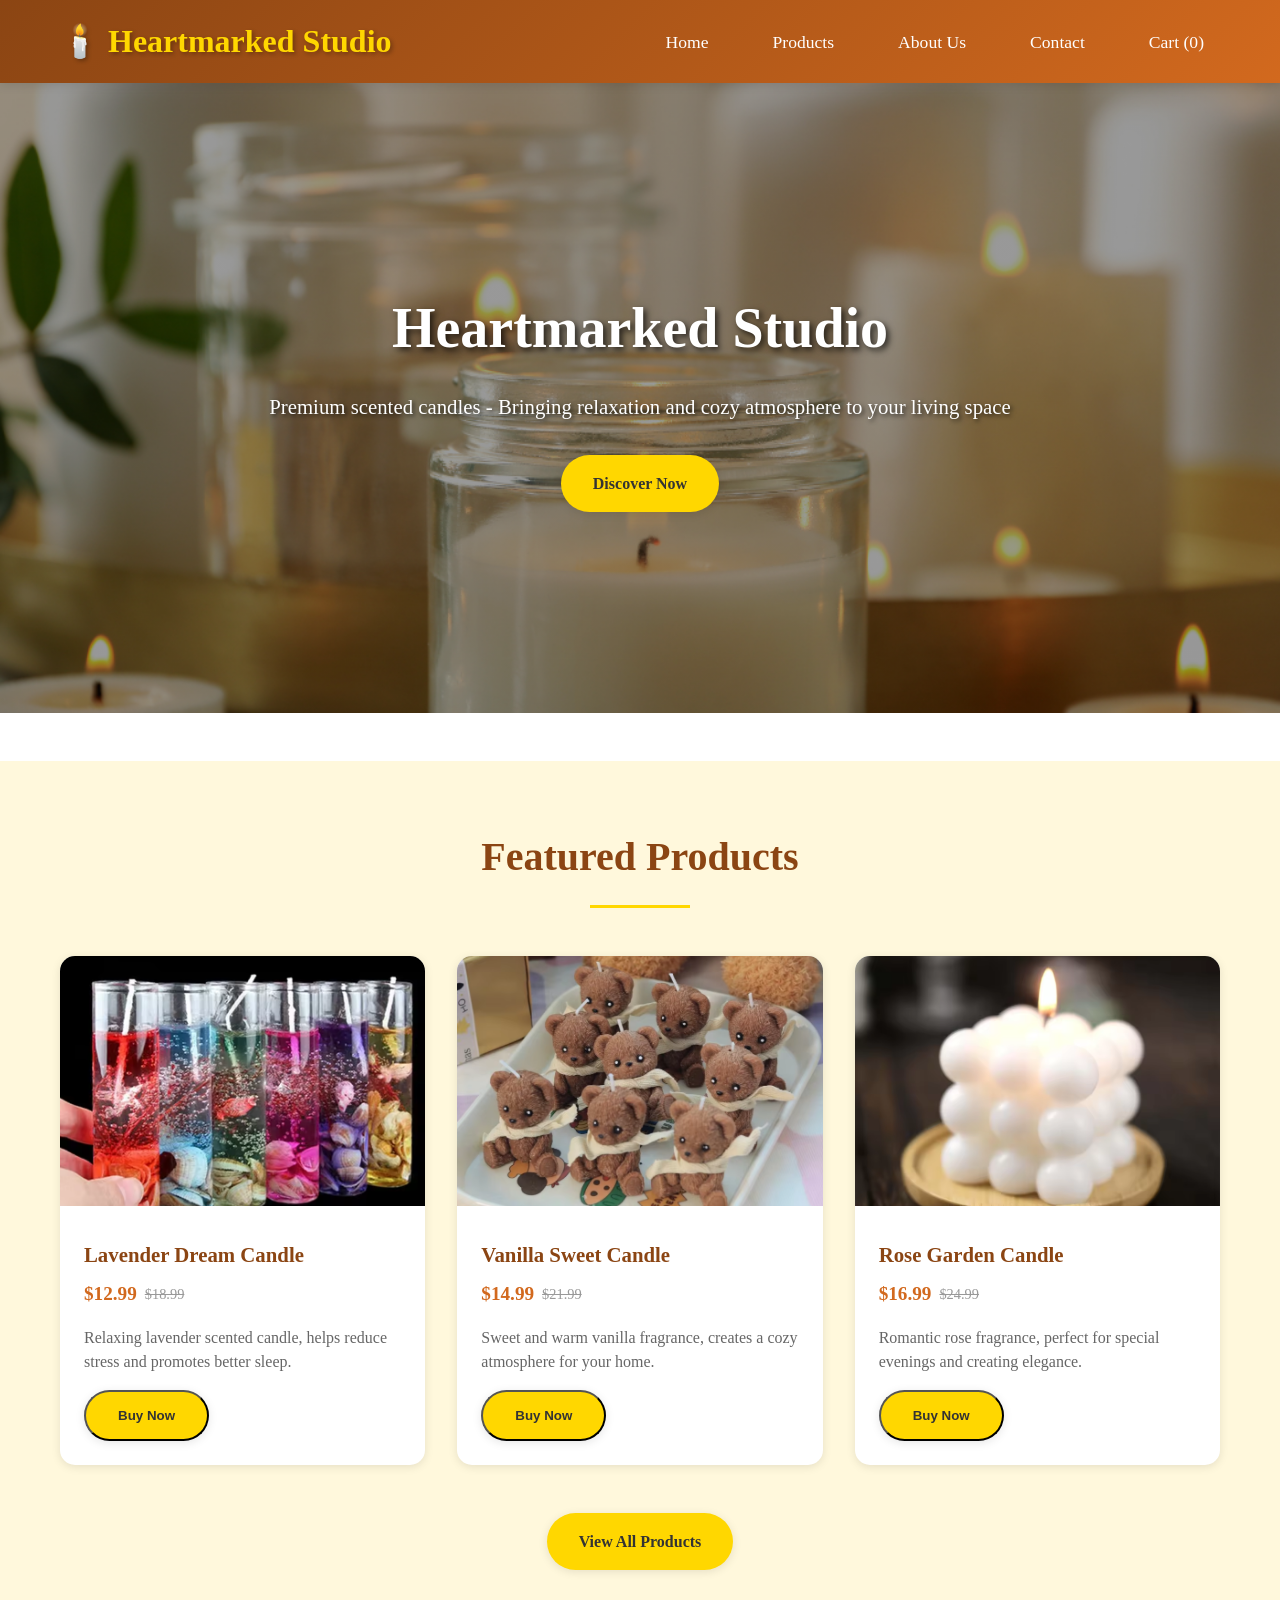
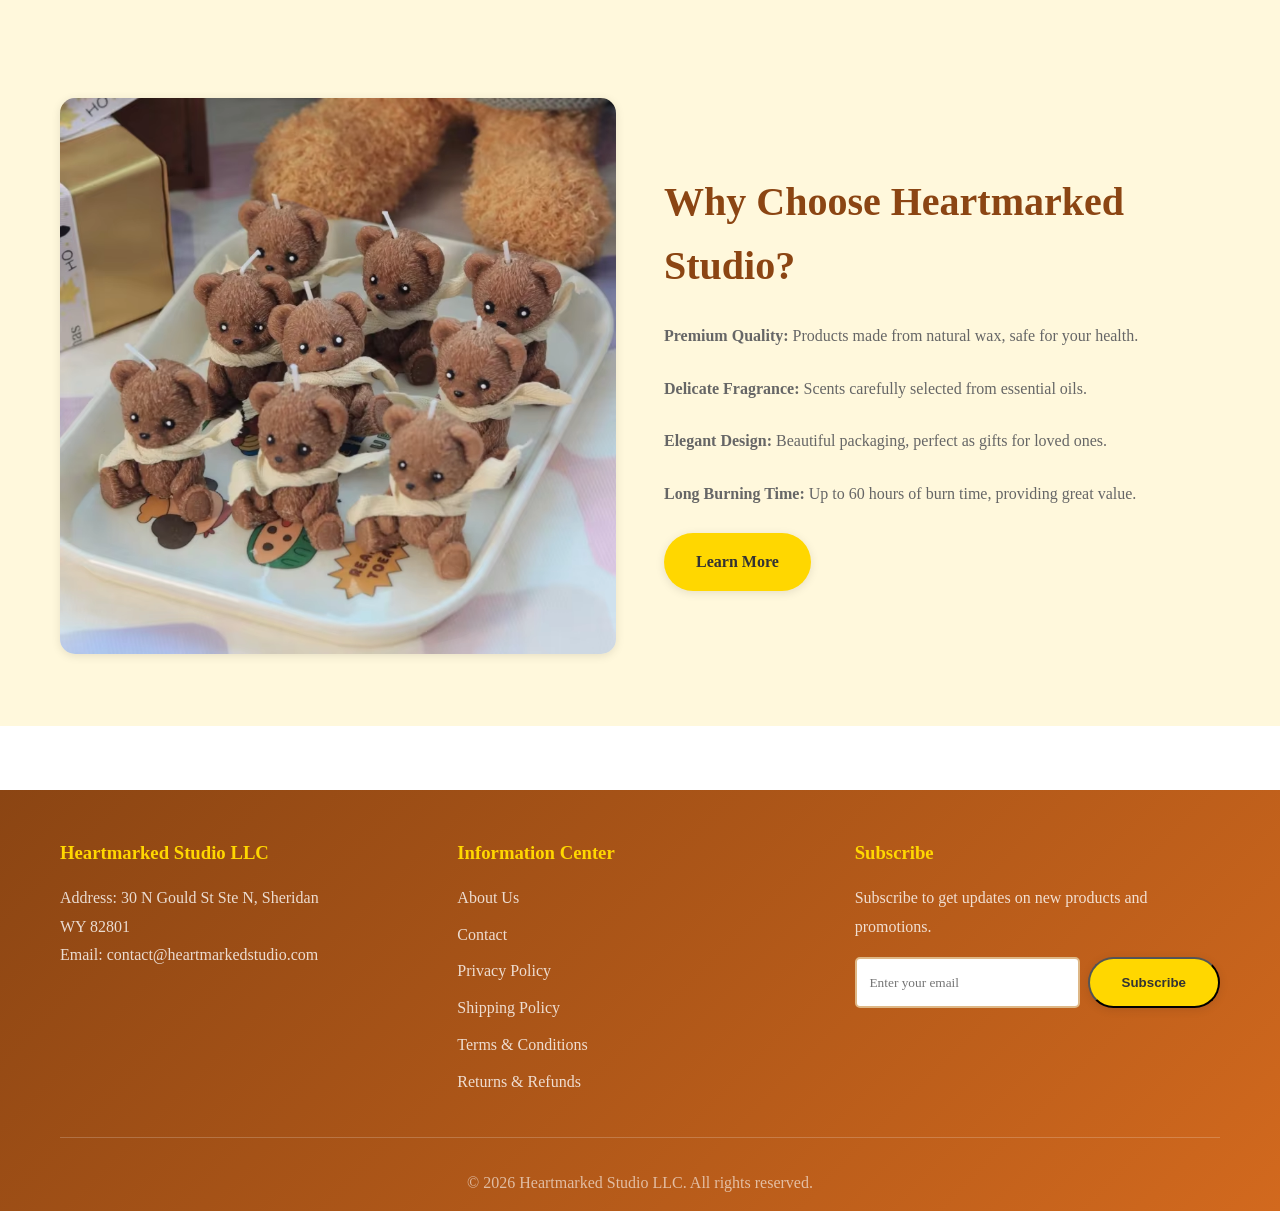
==== commit 7ab6b628: "Update" ====
--- a/index.html
+++ b/index.html
@@ -71,21 +71,14 @@
         <div class="container">
             <div class="footer-content">
                 <div class="footer-section">
-                    <h3>Heartmarked Studio</h3>
-                    <p>Specializing in premium scented candles, bringing relaxation and cozy atmosphere to your home.</p>
+                    <h3>Heartmarked Studio LLC</h3>
+                    <p>Address: 30 N Gould St Ste N, Sheridan<br/>WY 82801<br/>Email: contact@heartmarkedstudio.com</p>
                 </div>
                 <div class="footer-section">
-                    <h3>Quick Links</h3>
+                    <h3>Information Center</h3>
                     <ul>
-                        <li><a href="index.html">Home</a></li>
-                        <li><a href="products.html">Products</a></li>
                         <li><a href="about.html">About Us</a></li>
                         <li><a href="contact.html">Contact</a></li>
-                    </ul>
-                </div>
-                <div class="footer-section">
-                    <h3>Policy</h3>
-                    <ul>
                         <li><a href="privacy-policy.html">Privacy Policy</a></li>
                         <li><a href="shipping-policy.html">Shipping Policy</a></li>
                         <li><a href="terms-conditions.html">Terms & Conditions</a></li>
@@ -104,7 +97,7 @@
                 </div>
             </div>
             <div class="footer-bottom">
-                <p>&copy; 2026 Heartmarked Studio. All rights reserved.</p>
+                <p>&copy; 2026 Heartmarked Studio LLC. All rights reserved.</p>
             </div>
         </div>
     </footer>
